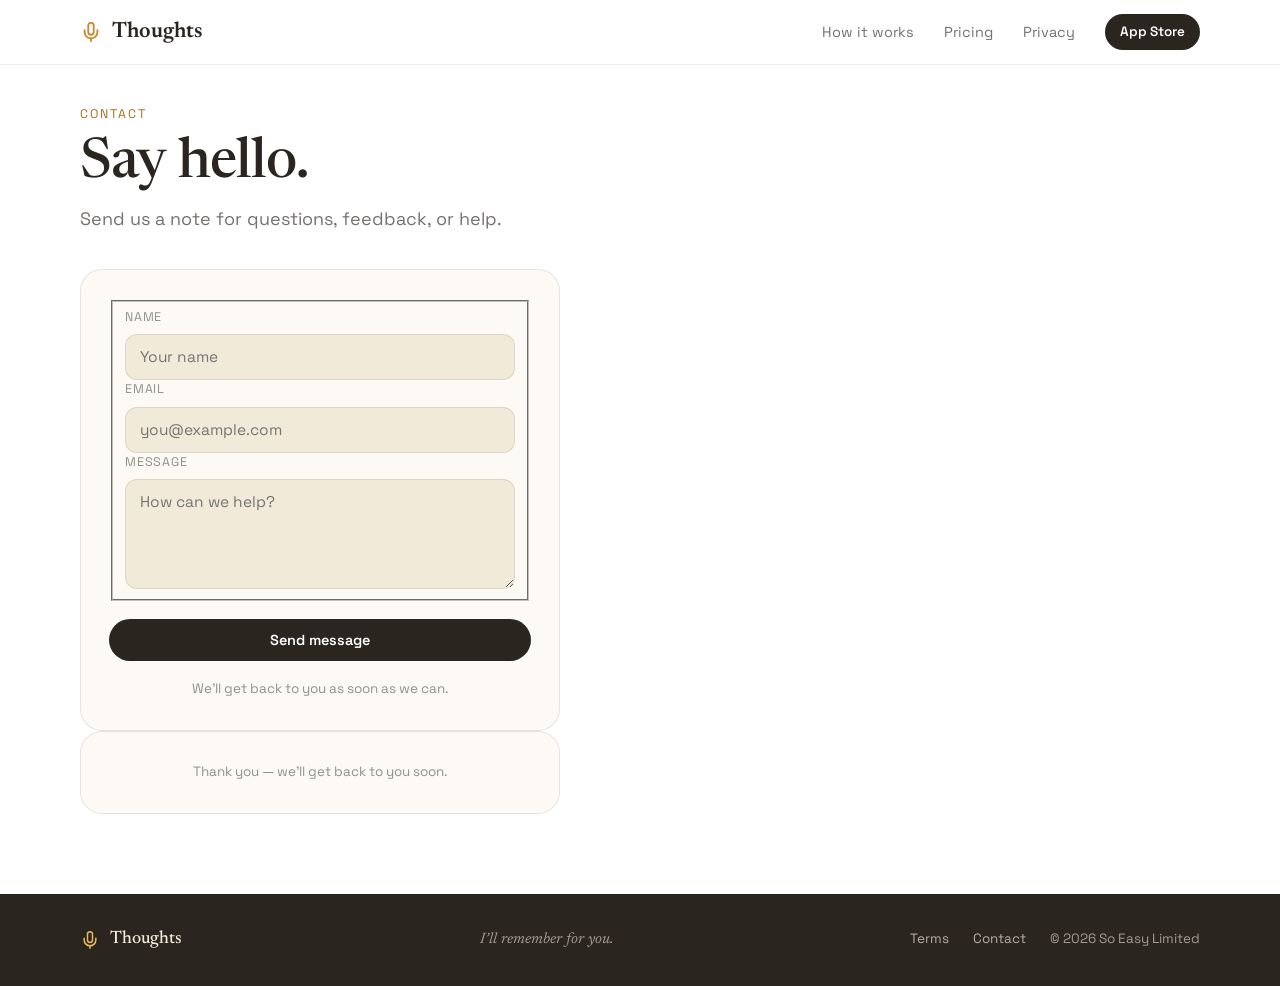
==== contact.html @ 83d30e12 "Thoughts website https://thoughts.help" ====
<!doctype html>
<html lang="en">
<head>
  <meta charset="utf-8">
  <meta name="viewport" content="width=device-width, initial-scale=1">
  <title>Contact — Thoughts</title>
  <meta name="description" content="Get in touch with the Thoughts team.">
  <meta property="og:title" content="Contact — Thoughts">
  <meta property="og:description" content="Get in touch with the Thoughts team.">
  <meta property="og:url" content="https://thoughts.help/contact.html">
  <meta name="theme-color" content="#ffffff">
  <link rel="icon" href="favicon.svg" type="image/svg+xml">
  <link rel="preconnect" href="https://fonts.googleapis.com">
  <link rel="preconnect" href="https://fonts.gstatic.com" crossorigin>
  <link rel="stylesheet" href="https://fonts.googleapis.com/css2?family=Space+Grotesk:wght@400;500;600;700&family=Newsreader:ital,opsz,wght@0,6..72,400;0,6..72,500;0,6..72,600;1,6..72,400;1,6..72,500&display=swap">
  <link rel="stylesheet" href="styles.css">
</head>
<body>

<svg width="0" height="0" style="position:absolute" aria-hidden="true">
  <symbol id="i-mic" viewBox="0 0 24 24"><path d="M12 2a3 3 0 0 0-3 3v7a3 3 0 0 0 6 0V5a3 3 0 0 0-3-3Z"/><path d="M19 10v2a7 7 0 0 1-14 0v-2"/><path d="M12 19v3"/></symbol>
  <symbol id="i-apple" viewBox="0 0 17 20"><path d="M13.9 10.6c0-2.6 2.1-3.8 2.2-3.9-1.2-1.8-3.1-2-3.7-2-1.6-.2-3.1.9-3.9.9-.8 0-2-.9-3.4-.9C3.4 4.8 1.8 5.8.9 7.4c-1.9 3.2-.5 8 1.3 10.6.9 1.3 1.9 2.7 3.3 2.7 1.3-.1 1.8-.9 3.4-.9s2 .9 3.4.8c1.4 0 2.3-1.3 3.2-2.6 1-1.5 1.4-2.9 1.4-3-.1 0-2.9-1.1-3-4.4ZM11.4 3c.7-.9 1.2-2.1 1.1-3.3-1 .1-2.3.7-3 1.6-.7.8-1.3 2-1.1 3.2 1.1.1 2.3-.6 3-1.5Z"/></symbol>
</svg>

<header class="nav">
  <div class="wrap">
    <a class="lockup" href="index.html" aria-label="Thoughts home">
      <svg><use href="#i-mic"/></svg>
      <b>Thoughts</b>
    </a>
    <nav class="links">
      <a href="index.html#how">How it works</a>
      <a href="pricing.html">Pricing</a>
      <a href="privacy.html">Privacy</a>
      <a class="pill" href="index.html#appstore"><span>App Store</span></a>
    </nav>
  </div>
</header>

<main class="page">
  <div class="wrap">
    <div class="page-head">
      <p class="kick">Contact</p>
      <h1>Say hello.</h1>
      <p class="lede">Send us a note for questions, feedback, or help.</p>
    </div>

    <form id="contact-form" class="contact-form" novalidate>
      <fieldset id="contact-fields">
        <div class="field">
          <label for="cname">Name</label>
          <input id="cname" name="name" type="text" placeholder="Your name" autocomplete="name" required>
        </div>
        <div class="field">
          <label for="cemail">Email</label>
          <input id="cemail" name="email" type="email" placeholder="you@example.com" autocomplete="email" required>
        </div>
        <div class="field">
          <label for="cmsg">Message</label>
          <textarea id="cmsg" name="message" placeholder="How can we help?" required></textarea>
        </div>
        <div class="hp-field" aria-hidden="true">
          <label for="cwebsite">Website</label>
          <input id="cwebsite" name="website" type="text" tabindex="-1" autocomplete="off">
        </div>
      </fieldset>
      <button type="submit" id="contact-submit" class="pill">Send message</button>
      <p class="meta" id="contact-status" aria-live="polite">We&rsquo;ll get back to you as soon as we can.</p>
    </form>
    <div id="contact-done" class="contact-form" hidden>
      <p class="meta">Thank you — we&rsquo;ll get back to you soon.</p>
    </div>
  </div>
</main>

<script>
(function(){
  var CONTACT_ENDPOINT = 'https://contact.soeasy.ltd/contact';
  var form = document.getElementById('contact-form');
  if(!form) return;
  var status = document.getElementById('contact-status');
  var submitBtn = document.getElementById('contact-submit');
  var fields = document.getElementById('contact-fields');
  var done = document.getElementById('contact-done');
  var defaultStatus = status.textContent;

  form.addEventListener('submit', function (e) {
    e.preventDefault();
    if(!form.checkValidity()){
      status.textContent = 'Please fill out all required fields.';
      return;
    }

    var data = {
      name: form.elements.name.value.trim(),
      email: form.elements.email.value.trim(),
      message: form.elements.message.value.trim(),
      website: form.elements.website.value,
    };

    fields.disabled = true;
    submitBtn.disabled = true;
    status.textContent = 'Sending…';

    fetch(CONTACT_ENDPOINT, {
      method: 'POST',
      headers: {'Content-Type': 'application/json'},
      body: JSON.stringify(data),
    }).then(function (res) {
      if(!res.ok) throw new Error('Request failed');
      form.hidden = true;
      done.hidden = false;
    }).catch(function () {
      status.textContent = 'Something went wrong. Please try again.';
      fields.disabled = false;
      submitBtn.disabled = false;
    });
  });
})();
</script>

<footer class="footer">
  <div class="wrap">
    <div class="lockup"><svg><use href="#i-mic"/></svg><b>Thoughts</b></div>
    <div class="ftag">I&rsquo;ll remember for you.</div>
    <div class="flinks">
      <a href="terms.html">Terms</a>
      <a href="contact.html">Contact</a>
      <span>&copy; 2026 So Easy Limited</span>
    </div>
  </div>
</footer>

</body>
</html>
---- styles.css ----
/* thoughts.help — white ground, Dusk & Ember accents (values from design/brand-kit). */
:root {
  --paper: #f2ead9;
  --paper2: #ede4d1;
  --card: #fdfaf6;
  --ink: #2b2520;
  --ink-65: rgba(43, 37, 32, 0.65);
  --ink-50: rgba(43, 37, 32, 0.5);
  --ink-42: rgba(43, 37, 32, 0.42);
  --hair: rgba(43, 37, 32, 0.1);
  --gold: #c88a2c;
  --gold2: #a86f22;
  --honey: #e8b85e;
  --moss: #94b48c;
  --moss2: #6f9367;
  --micink: #2a1e08;
  --mgrad: radial-gradient(circle at 40% 34%, #e8b85e, #c88a2c 72%);
  --serif: "Newsreader", ui-serif, "New York", Georgia, serif;
  --sans: "Space Grotesk", -apple-system, "Segoe UI", sans-serif;
  --max: 1120px;
  --nav-h: 64px;
  --ps: 0.87;          /* phone scale: 802px chassis × 0.87 ≈ 700px */
}

* { box-sizing: border-box; }
html { scroll-behavior: smooth; }
body { margin: 0; background: #fff; color: var(--ink); font-family: var(--sans); font-size: 16px; line-height: 1.55; -webkit-font-smoothing: antialiased; }
a { color: var(--gold2); text-decoration: none; }
a:hover { color: var(--ink); }
p { margin: 0; }
h1, h2 { font-family: var(--serif); font-weight: 500; margin: 0; }
svg { display: inline-block; fill: none; stroke: currentColor; stroke-width: 1.8; stroke-linecap: round; stroke-linejoin: round; }
button { font-family: inherit; cursor: pointer; }
.serif { font-family: var(--serif); }
.wrap { width: min(var(--max), calc(100% - 48px)); margin: 0 auto; }
.kick { font-size: 12.5px; letter-spacing: 0.16em; text-transform: uppercase; color: var(--gold2); }

/* Nav */
.nav { position: sticky; top: 0; z-index: 10; background: rgba(255, 255, 255, 0.88); backdrop-filter: blur(10px); -webkit-backdrop-filter: blur(10px); border-bottom: 1px solid rgba(43, 37, 32, 0.08); }
.nav .wrap { display: flex; align-items: center; justify-content: space-between; height: var(--nav-h); }
.lockup { display: inline-flex; align-items: center; gap: 10px; color: var(--ink); }
.lockup b { font-family: var(--serif); font-weight: 600; font-size: 22px; }
.nav .lockup svg { width: 22px; height: 22px; stroke: var(--gold); stroke-width: 2; fill: none; }
.links { display: flex; align-items: center; gap: 30px; font-size: 14.5px; }
.links a { color: var(--ink-65); }
.links a:hover { color: var(--ink); }
.pill { display: inline-flex; align-items: center; gap: 7px; background: var(--ink); color: #fff !important; border-radius: 999px; padding: 8px 15px; font-size: 13.5px; font-weight: 600; }
.pill svg { width: 12px; height: 14px; fill: #fff; stroke: none; }

/* Hero */
.hero { padding: 28px 0 40px; }
.hero-grid { display: grid; grid-template-columns: minmax(0, 1.1fr) auto; align-items: center; gap: 48px; }
.hero-copy { display: flex; flex-direction: column; gap: 20px; max-width: 600px; }
h1 { font-size: clamp(44px, 5.2vw, 70px); line-height: 1.02; letter-spacing: -0.015em; }
h1 em { font-style: normal; color: var(--gold2); }
.lede { font-size: 18px; line-height: 1.55; color: var(--ink-65); max-width: 470px; }
.cta { display: flex; align-items: center; gap: 22px; flex-wrap: wrap; margin-top: 4px; }
.badge { display: inline-flex; line-height: 0; }
.badge img { width: 150px; height: 50px; display: block; }
.badge svg { width: 24px; height: 28px; fill: #fff; stroke: none; }
.badge span { display: flex; flex-direction: column; line-height: 1.05; }
.badge small { font-size: 10.5px; opacity: 0.85; }
.badge strong { font-size: 21px; font-weight: 600; letter-spacing: -0.01em; }
.platforms { font-size: 13.5px; color: var(--ink-50); }
.tag { font-family: var(--serif); font-style: italic; font-size: 19px; color: var(--ink-50); margin-top: 8px; }

.reveal { opacity: 0; animation: fadeUp 0.9s cubic-bezier(.2,.7,.2,1) var(--d, 0s) forwards; }
@keyframes fadeUp { from { opacity: 0; transform: translateY(14px); } to { opacity: 1; transform: none; } }
@keyframes phoneIn { from { opacity: 0; transform: translateY(30px); } to { opacity: 1; transform: none; } }
@media (prefers-reduced-motion: reduce) { .reveal, .demo { animation: none !important; opacity: 1 !important; } }

/* Phone (authored at 402×802, scaled with zoom by --ps) */
.demo { display: flex; flex-direction: column; align-items: center; gap: 12px; animation: phoneIn 1.1s cubic-bezier(.2,.7,.2,1) 0.45s both; }
.phone { width: 402px; height: 802px; zoom: var(--ps); border-radius: 58px; background: #1c1b1a; padding: 10px; box-shadow: 0 0 0 2px #3a3836, 0 40px 80px -30px rgba(43, 37, 32, 0.5); }
.screen { position: relative; width: 382px; height: 782px; border-radius: 48px; overflow: hidden; background: var(--paper); font-size: 16px; }
.island { position: absolute; top: 14px; left: 50%; transform: translateX(-50%); width: 108px; height: 32px; border-radius: 18px; background: #000; z-index: 5; }
.appname { position: absolute; top: 92px; left: 32px; font-size: 13.5px; letter-spacing: 0.12em; text-transform: uppercase; color: var(--ink-50); }

.slot { position: absolute; top: 134px; left: 0; right: 0; height: 290px; padding: 0 32px; display: flex; flex-direction: column; justify-content: flex-start; }
.slot .card { display: none; flex-direction: column; gap: 12px; animation: cardin .5s ease both; }
.slot .card.on { display: flex; }
@keyframes cardin { from { transform: translateY(10px); opacity: 0; } to { transform: none; opacity: 1; } }
.slot .home { text-align: center; align-items: center; gap: 10px; }
.slot .big { font-size: 26px; font-weight: 500; line-height: 1.2; }
.slot .sub { font-size: 13px; color: var(--ink-50); }
.slot .label { font-size: 12px; letter-spacing: 0.12em; text-transform: uppercase; color: var(--ink-50); }
.slot .heard { font-size: 23px; line-height: 1.3; }
.caret { display: inline-block; width: 2px; height: 1em; background: var(--gold); margin-left: 3px; vertical-align: -0.15em; animation: blink 1s step-end infinite; }
@keyframes blink { 0%, 100% { opacity: 1; } 50% { opacity: 0; } }
.well { background: var(--paper2); border: 1px solid rgba(200, 138, 44, 0.4); border-radius: 14px; padding: 14px 16px; min-height: 52px; font-size: 16px; line-height: 1.4; }
.slot .q { font-style: italic; font-size: 15px; color: var(--ink-50); }
.slot .ans { font-size: 26px; line-height: 1.25; }
.slot .row { display: flex; align-items: center; gap: 16px; margin-top: 4px; }
.share { width: 32px; height: 32px; border-radius: 9px; background: rgba(200, 138, 44, 0.12); display: inline-flex; align-items: center; justify-content: center; color: var(--gold2); }
.share svg { width: 15px; height: 15px; }
.chip { background: rgba(200, 138, 44, 0.16); color: var(--gold2); font-weight: 600; font-size: 14px; padding: 9px 18px; border-radius: 999px; }
.src { font-size: 15px; font-weight: 600; color: var(--gold2); display: inline-flex; align-items: center; gap: 3px; }
.src svg { width: 14px; height: 14px; stroke-width: 2.2; }
.slot .meta { font-size: 12.5px; color: var(--ink-42); display: inline-flex; align-items: center; gap: 6px; }
.slot .meta svg { width: 13px; height: 13px; stroke-width: 2; }
.saved { display: flex; align-items: center; gap: 10px; font-size: 15px; font-weight: 600; color: var(--gold2); }
.tick { width: 22px; height: 22px; border-radius: 50%; background: var(--gold); display: inline-flex; align-items: center; justify-content: center; }
.tick svg { width: 12px; height: 12px; stroke: #fff; stroke-width: 3; }
.list { display: flex; flex-direction: column; }
.item { display: flex; align-items: center; gap: 8px; font-size: 15px; padding: 7px 2px; border-bottom: 1px solid rgba(43, 37, 32, 0.1); }
.item b { font-size: 11px; color: var(--gold2); font-weight: 600; }

.tagline { position: absolute; top: 300px; left: 0; right: 0; text-align: center; font-style: italic; font-size: 22px; color: var(--ink-50); display: none; }
.tagline.on { display: block; }
.mic { position: absolute; top: 445px; left: 116px; width: 150px; height: 150px; border: 0; background: transparent; padding: 0; display: flex; align-items: center; justify-content: center; }
.ring { position: absolute; border-radius: 50%; }
.r1 { inset: 0; background: rgba(200, 138, 44, 0.16); animation: softpulse 3.6s ease-in-out infinite; }
.r2 { inset: 14px; background: rgba(200, 138, 44, 0.3); animation: softpulse2 3.6s ease-in-out infinite; }
.r3 { inset: -60px; border: 1px solid rgba(200, 138, 44, 0.22); background: radial-gradient(circle, rgba(200, 138, 44, 0.25), transparent 60%); display: none; }
.phone[data-phase="listening"] .r3 { display: block; animation: softpulse 2.4s ease-in-out infinite; }
.phone[data-phase="listening"] .core { background: transparent; box-shadow: 0 0 0 1px rgba(200, 138, 44, 0.3); }
.listening { position: absolute; top: 618px; left: 0; right: 0; justify-content: center; text-align: center; font-style: italic; font-size: 22px; color: var(--ink); display: none; }
.rec-actions { position: absolute; top: 680px; left: 0; right: 0; display: none; justify-content: center; gap: 30px; }
.rec-actions span { width: 54px; height: 54px; border-radius: 50%; display: inline-flex; align-items: center; justify-content: center; }
.rec-actions .x { background: var(--card); color: var(--ink); }
.rec-actions .ok { background: var(--gold); color: #fff; box-shadow: 0 8px 20px rgba(200, 138, 44, 0.35); }
.rec-actions svg { width: 22px; height: 22px; stroke-width: 2.4; }
.phone[data-phase="listening"] .listening, .phone[data-phase="listening"] .rec-actions { display: flex; }
.phone[data-phase="listening"] .type, .phone[data-phase="listening"] .bottom, .phone[data-phase="listening"] .appname { display: none; }
@keyframes softpulse { 0%, 100% { transform: scale(1); opacity: .45; } 50% { transform: scale(1.16); opacity: .85; } }
@keyframes softpulse2 { 0%, 100% { transform: scale(1.06); opacity: .3; } 50% { transform: scale(1.28); opacity: .6; } }
.core { position: relative; width: 92px; height: 92px; border-radius: 50%; background: var(--mgrad); box-shadow: 0 10px 30px rgba(200, 138, 44, 0.35); display: flex; align-items: center; justify-content: center; }
.core .glyph { width: 38px; height: 38px; stroke: var(--micink); }
.eq { display: none; align-items: center; gap: 4px; height: 30px; }
.eq i { width: 5px; border-radius: 3px; background: var(--gold); animation: eq .7s ease-in-out infinite; }
.eq { gap: 5px; height: 40px; }
.eq i:nth-child(1) { height: 12px; } .eq i:nth-child(2) { height: 22px; animation-delay: .1s; } .eq i:nth-child(3) { height: 40px; animation-delay: .2s; } .eq i:nth-child(4) { height: 28px; animation-delay: .3s; } .eq i:nth-child(5) { height: 36px; animation-delay: .4s; } .eq i:nth-child(6) { height: 18px; animation-delay: .5s; } .eq i:nth-child(7) { height: 10px; animation-delay: .6s; }
@keyframes eq { 0%, 100% { transform: scaleY(.4); } 50% { transform: scaleY(1); } }
.phone[data-phase="listening"] .eq { display: flex; }
.phone[data-phase="listening"] .glyph { display: none; }

.type { position: absolute; top: 622px; left: 0; right: 0; margin: 0 auto; width: 180px; height: 44px; border: 0; background: transparent; display: flex; align-items: center; justify-content: center; gap: 8px; font-size: 14px; color: var(--ink-50); }
.type svg { width: 18px; height: 18px; }
.bottom { position: absolute; bottom: 34px; left: 0; right: 0; display: flex; flex-direction: column; align-items: center; gap: 2px; font-size: 13px; letter-spacing: 0.02em; color: var(--ink-42); }
.bottom svg { width: 16px; height: 16px; stroke-width: 2; }

.banner { position: absolute; left: 0; right: 0; display: none; justify-content: center; pointer-events: none; z-index: 8; animation: nudge 1.6s ease-in-out infinite; }
.banner.on { display: flex; }
.banner span { position: relative; background: var(--ink); color: #fff; font-size: 13px; font-weight: 600; padding: 9px 16px; border-radius: 999px; box-shadow: 0 8px 24px rgba(43, 37, 32, 0.3); }
.banner span::after { content: ""; position: absolute; left: 50%; width: 12px; height: 12px; background: var(--ink); transform: translateX(-50%) rotate(45deg); border-radius: 2px; }
.over-mic { top: 397px; }
.over-mic span::after { bottom: -5px; }
.over-type { top: 672px; }
.over-type span::after { top: -5px; }
@keyframes nudge { 0%, 100% { transform: translateY(0); } 50% { transform: translateY(-5px); } }

.dots { display: flex; gap: 8px; }
.dots i { width: 8px; height: 8px; border-radius: 50%; background: rgba(43, 37, 32, 0.15); transition: background .3s; }
.dots i.on { background: var(--gold); }

/* How it works */
.how { padding: 40px 0 64px; }
.sec-head { display: flex; flex-direction: column; gap: 10px; max-width: 640px; margin-bottom: 32px; }
h2 { font-size: clamp(30px, 3vw, 40px); line-height: 1.15; }
.three { display: grid; grid-template-columns: repeat(3, minmax(0, 1fr)); gap: 20px; }
.three .card { background: var(--paper); border-radius: 18px; padding: 28px; display: flex; flex-direction: column; gap: 12px; }
.three .kick { font-size: 11.5px; }
.said { font-size: 22px; line-height: 1.3; }
.three p:last-child { font-size: 15px; line-height: 1.55; color: var(--ink-65); }
.devices { display: grid; grid-template-columns: repeat(3, minmax(0, 1fr)); gap: 20px; border-top: 1px solid rgba(43, 37, 32, 0.08); margin-top: 36px; padding-top: 36px; }
.dev { display: flex; align-items: center; gap: 16px; }
.dev svg { width: 36px; height: 36px; stroke-width: 1.5; flex: none; }
.dev b { display: block; font-size: 16px; font-weight: 600; }
.dev span { font-size: 14px; color: var(--ink-50); }

/* FAQ */
.faq { padding: 16px 0 80px; }
.qa { max-width: 760px; border-top: 1px solid var(--hair); }
.qa details { border-bottom: 1px solid var(--hair); }
.qa summary { list-style: none; cursor: pointer; display: flex; align-items: center; justify-content: space-between; gap: 16px; padding: 20px 0; font-size: 18px; font-weight: 600; }
.qa summary::-webkit-details-marker { display: none; }
.qa summary svg { width: 18px; height: 18px; stroke: var(--gold2); stroke-width: 2; flex: none; transition: transform .2s ease; }
.qa details[open] summary svg { transform: rotate(45deg); }
.qa p { font-size: 15.5px; line-height: 1.6; color: var(--ink-65); padding: 0 0 22px; max-width: 640px; }

/* Footer */
.footer { background: var(--ink); color: rgba(242, 234, 217, 0.6); padding: 32px 0; }
.footer .wrap { display: flex; align-items: center; justify-content: space-between; gap: 20px; flex-wrap: wrap; }
.footer .lockup { color: var(--paper); }
.footer .lockup svg { width: 20px; height: 20px; stroke: var(--honey); }
.footer .lockup b { font-size: 18px; font-weight: 500; }
.ftag { font-family: var(--serif); font-style: italic; font-size: 15px; }
.flinks { display: flex; gap: 24px; font-size: 13.5px; }
.flinks a { color: rgba(242, 234, 217, 0.7); }
.flinks a:hover { color: #fff; }

/* Responsive */
@media (max-height: 860px) and (min-width: 900px) { :root { --ps: 0.72; } .hero { padding-top: 18px; } }
@media (max-width: 1100px) { :root { --ps: 0.72; } .hero-grid { gap: 28px; } }
@media (max-width: 900px) {
  .hero { padding: 24px 0 32px; }
  .hero-grid { grid-template-columns: 1fr; justify-items: center; text-align: center; gap: 36px; }
  .hero-copy { align-items: center; max-width: 560px; }
  .cta { justify-content: center; }
  .lede { max-width: 520px; }
  :root { --ps: 0.78; }
  .links a:not(.pill) { display: none; }
  .three, .devices { grid-template-columns: 1fr; }
  .footer .wrap { flex-direction: column; align-items: flex-start; gap: 12px; }
}
@media (max-width: 480px) {
  :root { --ps: 0.62; }
  .wrap { width: calc(100% - 32px); }
  h1 { font-size: 42px; }
  .lede { font-size: 16.5px; }
  .three .card { padding: 22px; }
  .flinks { flex-wrap: wrap; gap: 14px; }
}

/* ---------- Sub-pages (pricing / privacy / terms) ---------- */
.page { padding: 40px 0 80px; }
.page-head { display: flex; flex-direction: column; gap: 12px; max-width: 720px; margin-bottom: 36px; }
.page-head h1 { font-size: clamp(38px, 4.4vw, 56px); }
.page-head .lede { max-width: 560px; }
.meta { font-size: 13.5px; color: var(--ink-50); }

/* Pricing */
.plans { display: grid; grid-template-columns: repeat(2, minmax(0, 1fr)); gap: 20px; max-width: 760px; }
.plan { position: relative; background: var(--paper); border-radius: 22px; padding: 30px 28px 28px; display: flex; flex-direction: column; gap: 14px; }
.plan.best { background: var(--ink); color: var(--paper); }
.plan .kick { font-size: 11.5px; }
.plan.best .kick { color: var(--honey); }
.plan .price { font-family: var(--serif); font-size: 54px; line-height: 1; letter-spacing: -0.02em; font-weight: 500; }
.plan .price small { font-family: var(--sans); font-size: 15px; letter-spacing: 0; color: var(--ink-50); margin-left: 6px; }
.plan.best .price small { color: rgba(242, 234, 217, 0.6); }
.plan .note { font-size: 14.5px; line-height: 1.5; color: var(--ink-65); }
.plan.best .note { color: rgba(242, 234, 217, 0.72); }
.save { position: absolute; top: 22px; right: 22px; background: var(--gold); color: var(--micink); font-size: 12px; font-weight: 700; letter-spacing: 0.06em; text-transform: uppercase; padding: 6px 11px; border-radius: 999px; }
.plan .badge { margin-top: 8px; }
.latte { font-family: var(--serif); font-style: italic; font-size: clamp(22px, 2.6vw, 30px); color: var(--ink-65); margin: 40px 0 8px; max-width: 640px; line-height: 1.3; }
.includes { display: grid; grid-template-columns: repeat(3, minmax(0, 1fr)); gap: 18px; margin: 36px 0 0; max-width: 960px; }
.inc { display: flex; gap: 12px; align-items: flex-start; }
.inc svg { width: 22px; height: 22px; stroke: var(--gold2); stroke-width: 2.2; flex: none; margin-top: 2px; }
.inc b { display: block; font-size: 15.5px; font-weight: 600; }
.inc span { font-size: 14px; color: var(--ink-50); line-height: 1.5; }
.fine { max-width: 720px; margin-top: 40px; padding-top: 24px; border-top: 1px solid var(--hair); font-size: 13.5px; line-height: 1.6; color: var(--ink-50); display: flex; flex-direction: column; gap: 8px; }
.page .qa { margin-top: 48px; }

/* Contact form */
.contact-form { max-width: 480px; background: var(--card); border: 1px solid var(--hair); border-radius: 22px; padding: 30px 28px; display: flex; flex-direction: column; gap: 18px; }
.field { display: flex; flex-direction: column; gap: 7px; }
.field label { font-size: 12.5px; letter-spacing: 0.06em; text-transform: uppercase; color: var(--ink-50); }
.field input, .field textarea { font-family: var(--sans); font-size: 15.5px; color: var(--ink); background: var(--paper); border: 1px solid var(--hair); border-radius: 12px; padding: 12px 14px; }
.field input:focus, .field textarea:focus { outline: 2px solid var(--gold); outline-offset: 1px; }
.field textarea { resize: vertical; min-height: 110px; }
.hp-field { position: absolute; left: -9999px; width: 1px; height: 1px; overflow: hidden; }
.contact-form .pill { border: 0; text-align: center; justify-content: center; font-size: 14.5px; padding: 12px 18px; }
.contact-form .meta { text-align: center; }

/* Legal prose */
.legal { display: grid; grid-template-columns: 220px minmax(0, 1fr); gap: 56px; align-items: start; }
.toc { position: sticky; top: calc(var(--nav-h) + 24px); display: flex; flex-direction: column; gap: 8px; font-size: 13.5px; }
.toc .kick { margin-bottom: 6px; }
.toc a { color: var(--ink-50); line-height: 1.35; }
.toc a:hover { color: var(--ink); }
.prose { max-width: 720px; font-size: 16px; line-height: 1.65; }
.prose h2 { font-size: 26px; margin: 44px 0 12px; scroll-margin-top: calc(var(--nav-h) + 20px); }
.prose h2:first-child { margin-top: 0; }
.prose h3 { font-family: var(--sans); font-size: 16px; font-weight: 600; margin: 24px 0 6px; }
.prose p { margin: 0 0 14px; color: var(--ink); }
.prose p.soft, .prose li.soft { color: var(--ink-65); }
.prose ul, .prose ol { margin: 0 0 14px; padding-left: 22px; }
.prose li { margin: 0 0 6px; }
.prose li::marker { color: var(--gold2); }
.prose .summary { background: var(--paper); border-radius: 18px; padding: 22px 26px; margin: 0 0 8px; }
.prose .summary p { margin: 0 0 6px; }
.prose .summary ul { margin: 8px 0 0; }
.prose .summary li { margin-bottom: 4px; }
.prose .callout { border-left: 3px solid var(--gold); padding: 4px 0 4px 18px; margin: 18px 0; color: var(--ink-65); font-size: 15px; }
.prose table { width: 100%; border-collapse: collapse; font-size: 14.5px; margin: 6px 0 20px; }
.prose th, .prose td { text-align: left; vertical-align: top; padding: 10px 12px 10px 0; border-bottom: 1px solid var(--hair); }
.prose th { font-size: 12px; letter-spacing: 0.12em; text-transform: uppercase; color: var(--ink-50); font-weight: 600; }
.prose td b { font-weight: 600; }
.tbl { overflow-x: auto; }
.prose code { font-family: ui-monospace, SFMono-Regular, Menlo, monospace; font-size: 0.92em; background: var(--paper2); padding: 1px 6px; border-radius: 6px; }

@media (max-width: 900px) {
  .legal { grid-template-columns: 1fr; gap: 24px; }
  .toc { position: static; flex-direction: row; flex-wrap: wrap; gap: 6px 16px; padding-bottom: 16px; border-bottom: 1px solid var(--hair); }
  .toc .kick { width: 100%; }
  .includes { grid-template-columns: 1fr 1fr; }
}
@media (max-width: 600px) {
  .plans, .includes { grid-template-columns: 1fr; }
  .plan .price { font-size: 46px; }
}
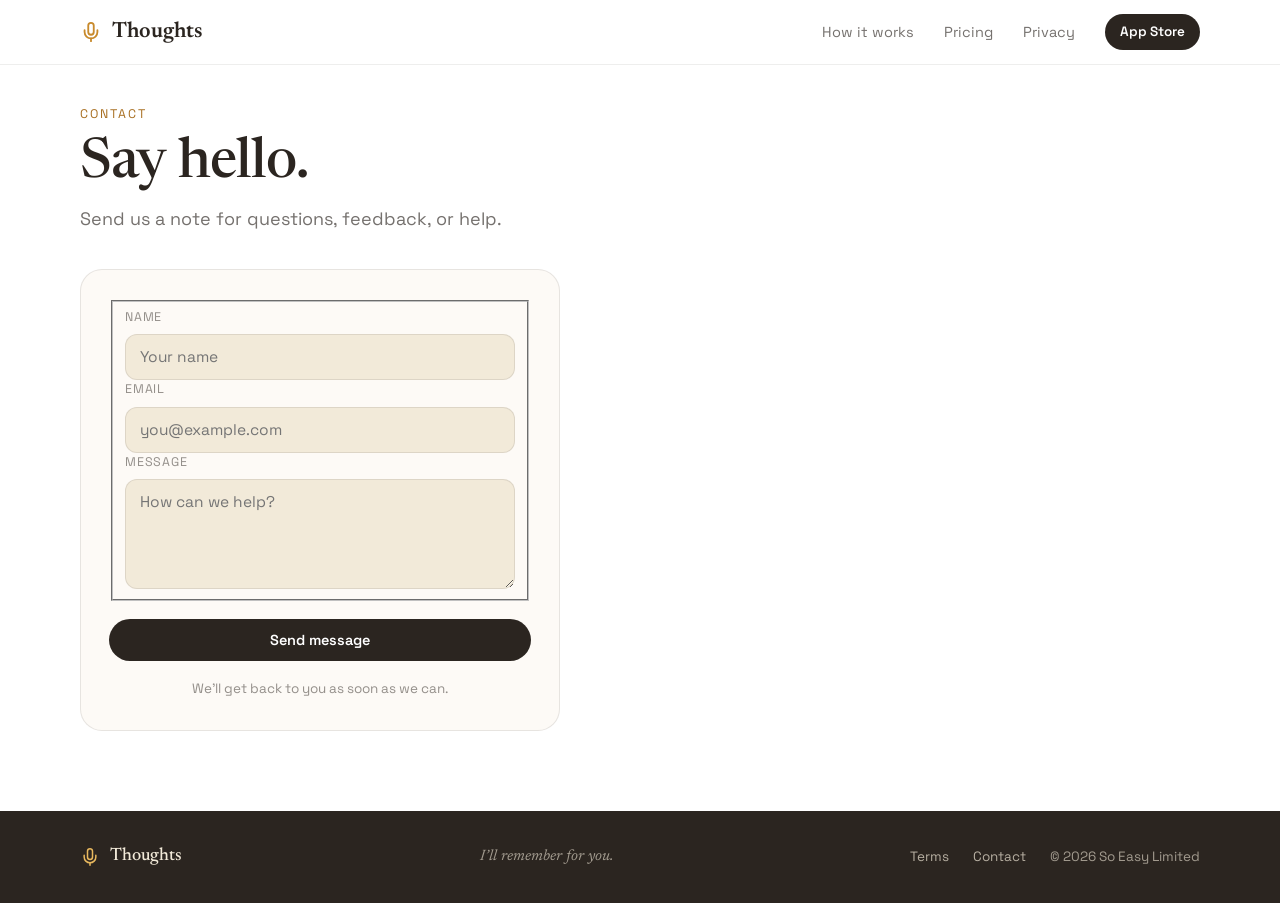
==== commit 646e7774: "Bug fix: Thank you always showed" ====
--- a/contact.html
+++ b/contact.html
@@ -67,8 +67,9 @@
       <button type="submit" id="contact-submit" class="pill">Send message</button>
       <p class="meta" id="contact-status" aria-live="polite">We&rsquo;ll get back to you as soon as we can.</p>
     </form>
-    <div id="contact-done" class="contact-form" hidden>
-      <p class="meta">Thank you — we&rsquo;ll get back to you soon.</p>
+    <div id="contact-done" class="contact-done" role="status" hidden>
+      <svg class="contact-done-mark" viewBox="0 0 24 24" aria-hidden="true"><path d="M20 6 9 17l-5-5"/></svg>
+      <p>Thank you — we&rsquo;ll get back to you soon.</p>
     </div>
   </div>
 </main>
--- a/styles.css
+++ b/styles.css
@@ -251,6 +251,10 @@
 .hp-field { position: absolute; left: -9999px; width: 1px; height: 1px; overflow: hidden; }
 .contact-form .pill { border: 0; text-align: center; justify-content: center; font-size: 14.5px; padding: 12px 18px; }
 .contact-form .meta { text-align: center; }
+.contact-done { max-width: 480px; margin-top: 20px; display: flex; align-items: center; gap: 12px; background: var(--ink); color: var(--paper); border-radius: 22px; padding: 22px 26px; font-size: 16px; line-height: 1.5; }
+.contact-done p { margin: 0; }
+.contact-done-mark { flex: none; width: 22px; height: 22px; fill: none; stroke: var(--gold); stroke-width: 2.4; stroke-linecap: round; stroke-linejoin: round; }
+[hidden] { display: none !important; }
 
 /* Legal prose */
 .legal { display: grid; grid-template-columns: 220px minmax(0, 1fr); gap: 56px; align-items: start; }
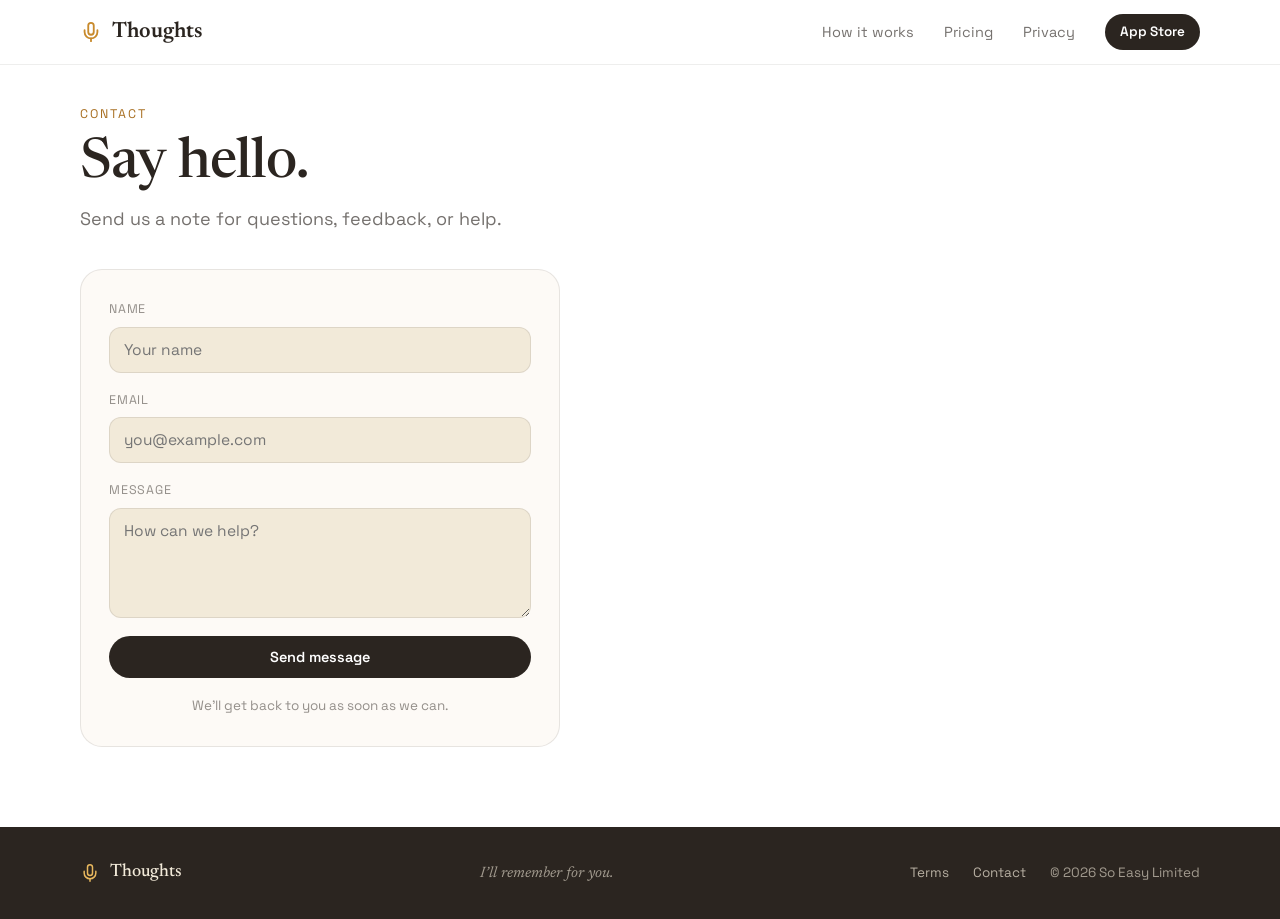
==== commit 5e53ffb1: "Contact form styling" ====
--- a/contact.html
+++ b/contact.html
@@ -68,7 +68,7 @@
       <p class="meta" id="contact-status" aria-live="polite">We&rsquo;ll get back to you as soon as we can.</p>
     </form>
     <div id="contact-done" class="contact-done" role="status" hidden>
-      <svg class="contact-done-mark" viewBox="0 0 24 24" aria-hidden="true"><path d="M20 6 9 17l-5-5"/></svg>
+      <svg class="contact-done-mark" width="22" height="22" viewBox="0 0 24 24" fill="none" stroke="currentColor" stroke-width="2.4" stroke-linecap="round" stroke-linejoin="round" aria-hidden="true"><path d="M20 6 9 17l-5-5"/></svg>
       <p>Thank you — we&rsquo;ll get back to you soon.</p>
     </div>
   </div>
--- a/styles.css
+++ b/styles.css
@@ -243,9 +243,10 @@
 
 /* Contact form */
 .contact-form { max-width: 480px; background: var(--card); border: 1px solid var(--hair); border-radius: 22px; padding: 30px 28px; display: flex; flex-direction: column; gap: 18px; }
+#contact-fields { border: 0; margin: 0; padding: 0; min-width: 0; display: flex; flex-direction: column; gap: 18px; }
 .field { display: flex; flex-direction: column; gap: 7px; }
 .field label { font-size: 12.5px; letter-spacing: 0.06em; text-transform: uppercase; color: var(--ink-50); }
-.field input, .field textarea { font-family: var(--sans); font-size: 15.5px; color: var(--ink); background: var(--paper); border: 1px solid var(--hair); border-radius: 12px; padding: 12px 14px; }
+.field input, .field textarea { width: 100%; box-sizing: border-box; font-family: var(--sans); font-size: 15.5px; color: var(--ink); background: var(--paper); border: 1px solid var(--hair); border-radius: 12px; padding: 12px 14px; }
 .field input:focus, .field textarea:focus { outline: 2px solid var(--gold); outline-offset: 1px; }
 .field textarea { resize: vertical; min-height: 110px; }
 .hp-field { position: absolute; left: -9999px; width: 1px; height: 1px; overflow: hidden; }
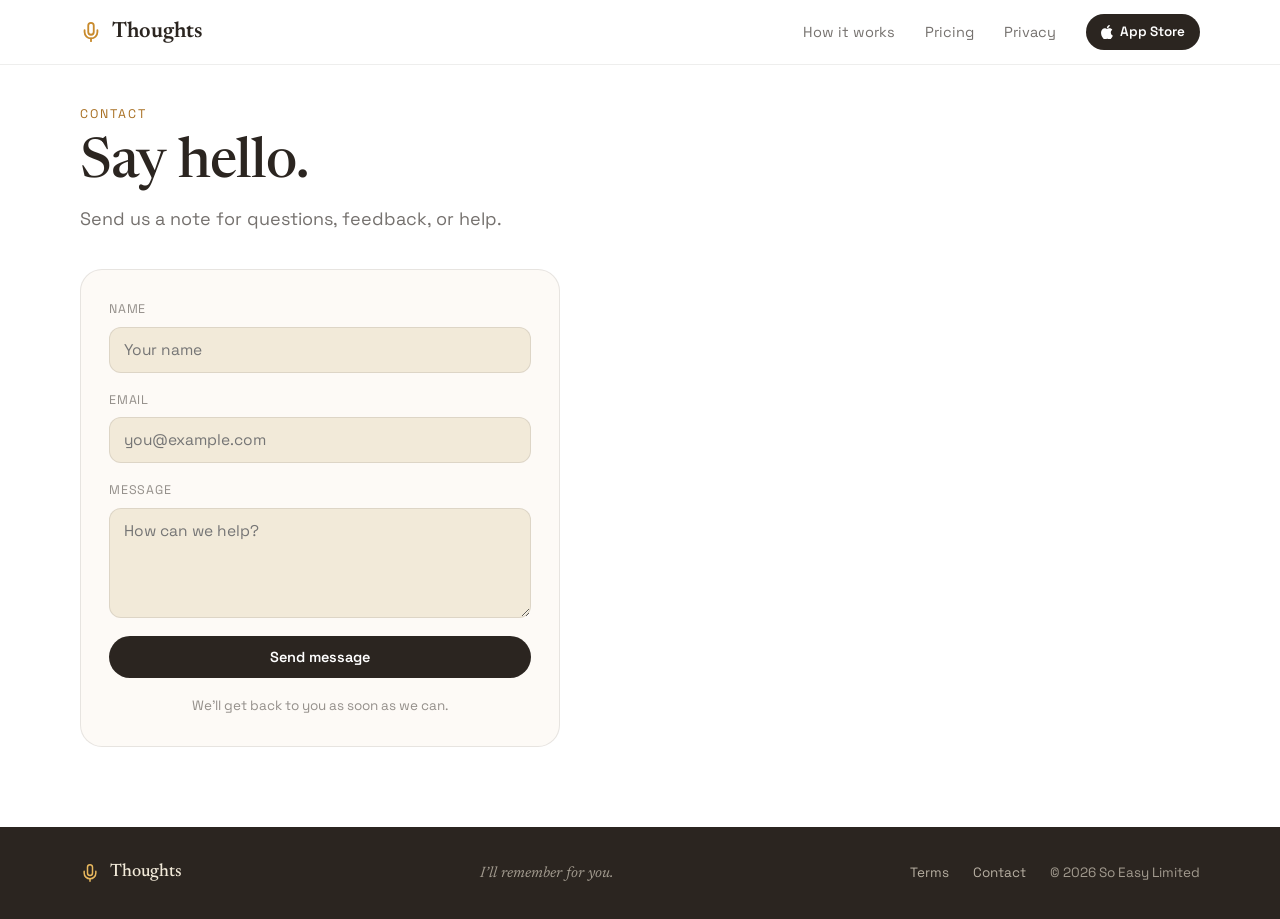
==== commit 6970beff: "App Store link!; Apple logo in header; #top scrolls all the way up" ====
--- a/contact.html
+++ b/contact.html
@@ -14,6 +14,7 @@
   <link rel="preconnect" href="https://fonts.gstatic.com" crossorigin>
   <link rel="stylesheet" href="https://fonts.googleapis.com/css2?family=Space+Grotesk:wght@400;500;600;700&family=Newsreader:ital,opsz,wght@0,6..72,400;0,6..72,500;0,6..72,600;1,6..72,400;1,6..72,500&display=swap">
   <link rel="stylesheet" href="styles.css">
+  <script src="analytics.js" defer></script>
 </head>
 <body>
 
@@ -32,7 +33,7 @@
       <a href="index.html#how">How it works</a>
       <a href="pricing.html">Pricing</a>
       <a href="privacy.html">Privacy</a>
-      <a class="pill" href="index.html#appstore"><span>App Store</span></a>
+      <a class="pill" href="https://apps.apple.com/us/app/thoughts-easy-voice-memory/id6809778958"><svg><use href="#i-apple"/></svg><span>App Store</span></a>
     </nav>
   </div>
 </header>
@@ -69,7 +70,7 @@
     </form>
     <div id="contact-done" class="contact-done" role="status" hidden>
       <svg class="contact-done-mark" width="22" height="22" viewBox="0 0 24 24" fill="none" stroke="currentColor" stroke-width="2.4" stroke-linecap="round" stroke-linejoin="round" aria-hidden="true"><path d="M20 6 9 17l-5-5"/></svg>
-      <p>Thank you — we&rsquo;ll get back to you soon.</p>
+      <p>Thank you. We&rsquo;ll get back to you soon.</p>
     </div>
   </div>
 </main>
@@ -109,9 +110,13 @@
       body: JSON.stringify(data),
     }).then(function (res) {
       if(!res.ok) throw new Error('Request failed');
+      var box = form.parentNode;
+      box.style.minHeight = box.offsetHeight + 'px';
       form.hidden = true;
       done.hidden = false;
+      if(window.thoughtsTrack) thoughtsTrack('contact_sent');
     }).catch(function () {
+      if(window.thoughtsTrack) thoughtsTrack('contact_failed');
       status.textContent = 'Something went wrong. Please try again.';
       fields.disabled = false;
       submitBtn.disabled = false;
--- a/styles.css
+++ b/styles.css
@@ -71,9 +71,10 @@
 
 /* Phone (authored at 402×802, scaled with zoom by --ps) */
 .demo { display: flex; flex-direction: column; align-items: center; gap: 12px; animation: phoneIn 1.1s cubic-bezier(.2,.7,.2,1) 0.45s both; }
-.phone { width: 402px; height: 802px; zoom: var(--ps); border-radius: 58px; background: #1c1b1a; padding: 10px; box-shadow: 0 0 0 2px #3a3836, 0 40px 80px -30px rgba(43, 37, 32, 0.5); }
-.screen { position: relative; width: 382px; height: 782px; border-radius: 48px; overflow: hidden; background: var(--paper); font-size: 16px; }
-.island { position: absolute; top: 14px; left: 50%; transform: translateX(-50%); width: 108px; height: 32px; border-radius: 18px; background: #000; z-index: 5; }
+.phone { position: relative; width: 402px; height: 802px; zoom: var(--ps); border-radius: 58px; background: #1c1b1a; padding: 10px; box-shadow: 0 0 0 2px #3a3836, 0 40px 80px -30px rgba(43, 37, 32, 0.5); }
+.screen { position: absolute; top: 10px; left: 10px; opacity: 0; transition: opacity 1.2s ease; width: 382px; height: 782px; border-radius: 48px; overflow: hidden; background: var(--paper); font-size: 16px; }
+.screen.on { opacity: 1; z-index: 1; }
+.island { position: absolute; top: 24px; left: 50%; transform: translateX(-50%); width: 108px; height: 32px; border-radius: 18px; background: #000; z-index: 5; }
 .appname { position: absolute; top: 92px; left: 32px; font-size: 13.5px; letter-spacing: 0.12em; text-transform: uppercase; color: var(--ink-50); }
 
 .slot { position: absolute; top: 134px; left: 0; right: 0; height: 290px; padding: 0 32px; display: flex; flex-direction: column; justify-content: flex-start; }
@@ -91,8 +92,8 @@
 .slot .q { font-style: italic; font-size: 15px; color: var(--ink-50); }
 .slot .ans { font-size: 26px; line-height: 1.25; }
 .slot .row { display: flex; align-items: center; gap: 16px; margin-top: 4px; }
-.share { width: 32px; height: 32px; border-radius: 9px; background: rgba(200, 138, 44, 0.12); display: inline-flex; align-items: center; justify-content: center; color: var(--gold2); }
-.share svg { width: 15px; height: 15px; }
+.share { display: inline-flex; color: var(--ink-50); }
+.share svg { width: 20px; height: 20px; }
 .chip { background: rgba(200, 138, 44, 0.16); color: var(--gold2); font-weight: 600; font-size: 14px; padding: 9px 18px; border-radius: 999px; }
 .src { font-size: 15px; font-weight: 600; color: var(--gold2); display: inline-flex; align-items: center; gap: 3px; }
 .src svg { width: 14px; height: 14px; stroke-width: 2.2; }
@@ -105,8 +106,7 @@
 .item { display: flex; align-items: center; gap: 8px; font-size: 15px; padding: 7px 2px; border-bottom: 1px solid rgba(43, 37, 32, 0.1); }
 .item b { font-size: 11px; color: var(--gold2); font-weight: 600; }
 
-.tagline { position: absolute; top: 300px; left: 0; right: 0; text-align: center; font-style: italic; font-size: 22px; color: var(--ink-50); display: none; }
-.tagline.on { display: block; }
+.tagline { position: absolute; top: 268px; left: 0; right: 0; text-align: center; font-style: italic; font-size: 22px; color: var(--ink-50); }
 .mic { position: absolute; top: 445px; left: 116px; width: 150px; height: 150px; border: 0; background: transparent; padding: 0; display: flex; align-items: center; justify-content: center; }
 .ring { position: absolute; border-radius: 50%; }
 .r1 { inset: 0; background: rgba(200, 138, 44, 0.16); animation: softpulse 3.6s ease-in-out infinite; }
@@ -150,8 +150,57 @@
 @keyframes nudge { 0%, 100% { transform: translateY(0); } 50% { transform: translateY(-5px); } }
 
 .dots { display: flex; gap: 8px; }
-.dots i { width: 8px; height: 8px; border-radius: 50%; background: rgba(43, 37, 32, 0.15); transition: background .3s; }
+.dots i { cursor: pointer; width: 8px; height: 8px; border-radius: 50%; background: rgba(43, 37, 32, 0.15); transition: background .3s; }
 .dots i.on { background: var(--gold); }
+
+/* Carousel slide: multi capture */
+.multi .slot { top: 126px; }
+.multi .slot .card { gap: 10px; }
+.multi .slot .ans { font-size: 21px; }
+.multi .mic { top: 462px; }
+.did { display: flex; align-items: center; gap: 12px; background: rgba(200, 138, 44, 0.09); border-radius: 14px; padding: 9px 12px; font-size: 15px; line-height: 1.3; }
+.did small { display: block; font-size: 10.5px; letter-spacing: 0.1em; text-transform: uppercase; color: var(--ink-50); }
+.did .ico { flex: none; width: 30px; height: 30px; border-radius: 8px; background: rgba(200, 138, 44, 0.14); color: var(--gold); display: inline-flex; align-items: center; justify-content: center; }
+.did .ico svg { width: 16px; height: 16px; }
+.chip.when { display: inline-flex; align-items: center; gap: 8px; padding: 8px 14px; }
+.chip.when svg { width: 15px; height: 15px; }
+.change { font-size: 14px; color: var(--ink-50); text-decoration: underline; }
+
+/* Carousel slide: home (mic sits higher, under the tagline) */
+.home .mic { top: 332px; }
+.home .type { top: 536px; }
+.dark .tagline { font-family: ui-serif, "New York", Georgia, serif; }
+
+/* Carousel slide: list */
+.lhead { position: absolute; top: 84px; left: 20px; right: 22px; display: flex; align-items: center; gap: 14px; color: var(--ink-50); }
+.lhead svg { width: 22px; height: 22px; flex: none; }
+.lhead svg:first-child { color: var(--ink); stroke-width: 2.2; }
+.lhead span { flex: 1; font-size: 25px; color: var(--ink); line-height: 1.1; }
+.checks { position: absolute; top: 140px; left: 22px; right: 22px; font-size: 16px; }
+.checks div { display: flex; align-items: center; gap: 14px; padding: 15px 0; border-bottom: 1px solid var(--hair); }
+.checks i { flex: none; width: 24px; height: 24px; border-radius: 7px; border: 2px solid rgba(43, 37, 32, 0.35); display: inline-flex; align-items: center; justify-content: center; }
+.checks .add { color: var(--ink-42); border-bottom: 0; }
+.checks .add i { border-style: dashed; border-width: 1.5px; }
+.checks .add svg { width: 12px; height: 12px; }
+.tabs { position: absolute; left: 0; right: 0; bottom: 0; height: 104px; padding: 18px 8px 0; border-top: 1px solid var(--hair); display: grid; grid-template-columns: repeat(5, 1fr); justify-items: center; align-items: start; font-size: 10.5px; color: var(--ink-42); }
+.tabs span { display: flex; flex-direction: column; align-items: center; gap: 5px; }
+.tabs svg { width: 23px; height: 23px; stroke-width: 1.6; }
+.tabs .cur { color: var(--gold); }
+.tabs .tabmic { width: 60px; height: 60px; margin-top: -24px; border-radius: 50%; background: var(--mgrad); color: var(--micink); justify-content: center; box-shadow: 0 8px 18px rgba(200, 138, 44, 0.3); }
+.tabs .tabmic svg { width: 26px; height: 26px; stroke-width: 1.8; }
+
+/* Carousel slide: dark mode ("Dusk & Ember", values from ThoughtsKit Theme.swift + BigMic.swift) */
+.screen.dark { --ink: #ededf6; --ink-50: #a3a3b1; --ink-42: #797986; --gold: #ffcc8e; --gold2: #fcbc7c; --micink: #1e1d2d; --sans: -apple-system, "SF Pro Text", "Segoe UI", sans-serif; background: radial-gradient(130% 55% at 50% 0, #28263c, #0e0e1a 75%); color: var(--ink); font-family: var(--sans); }
+.dark .slot .ans { font-size: 20px; line-height: 1.35; }
+.dark .tick svg { stroke: var(--micink); }
+.dark .core { width: 118px; height: 118px; background: radial-gradient(112px circle at 36% 30%, #fff1cc 0, #ffaf68 44%, #f58d7c 100%); border: 1px solid rgba(255, 255, 255, 0.25); box-shadow: 0 0 44px rgba(255, 175, 104, 0.6), 0 10px 30px rgba(1, 1, 5, 0.7); }
+.dark .core .glyph { width: 44px; height: 44px; stroke-width: 1.9; }
+.halo { position: absolute; inset: 16px; border-radius: 50%; animation: halo 3.6s ease-out infinite; }
+@keyframes halo { from { box-shadow: 0 0 0 0 rgba(255, 175, 104, 0.33); } to { box-shadow: 0 0 0 34px rgba(255, 175, 104, 0); } }
+.dark .type { width: 172px; border-radius: 999px; background: rgba(255, 255, 255, 0.05); top: 630px; }
+.home.dark .type { top: 540px; }
+
+@media (prefers-reduced-motion: reduce) { .screen { transition: none; } .halo, .ring { animation: none; } }
 
 /* How it works */
 .how { padding: 40px 0 64px; }
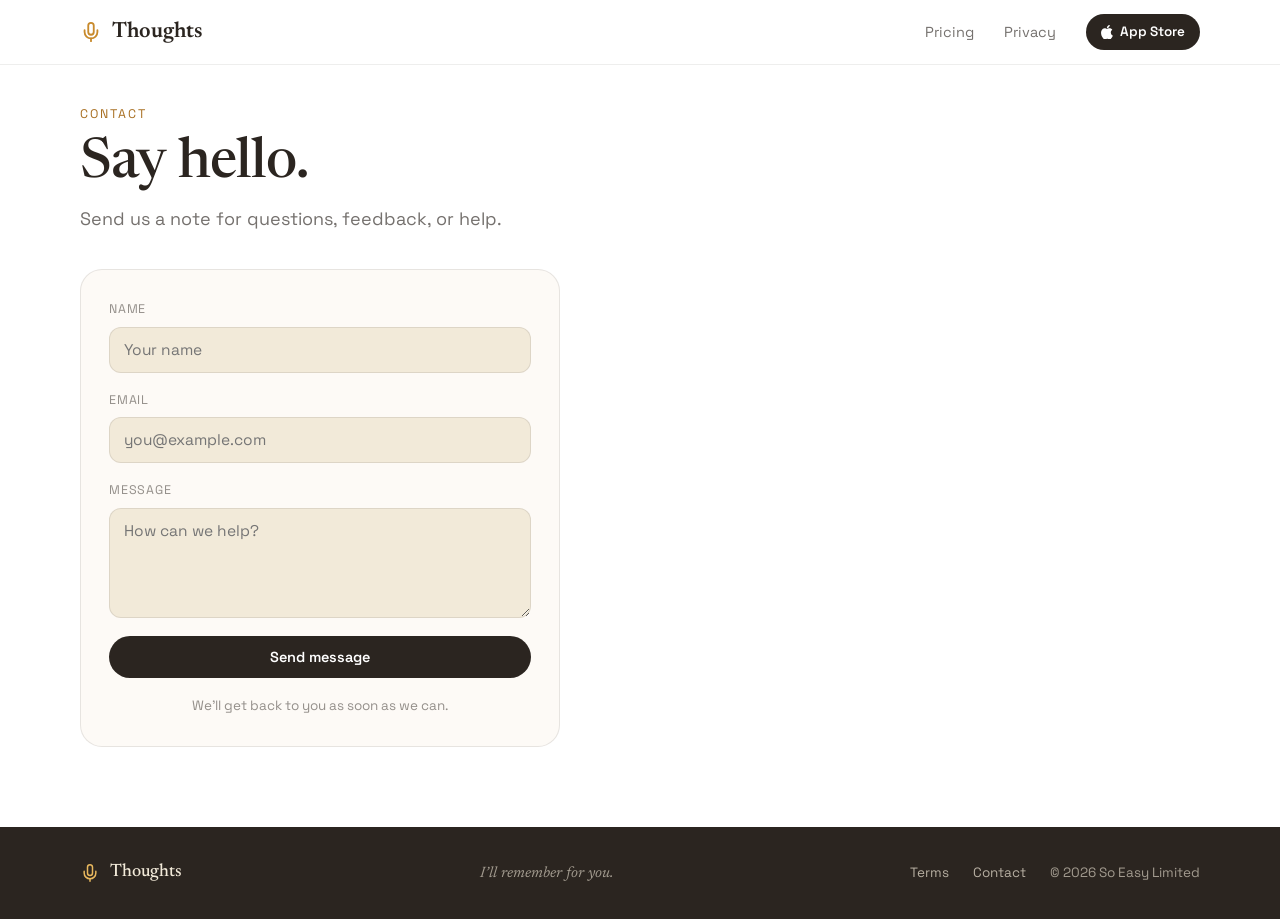
==== commit 25d3e00c: "Pricing and Privacy appear in the header on phone widths" ====
--- a/contact.html
+++ b/contact.html
@@ -30,7 +30,6 @@
       <b>Thoughts</b>
     </a>
     <nav class="links">
-      <a href="index.html#how">How it works</a>
       <a href="pricing.html">Pricing</a>
       <a href="privacy.html">Privacy</a>
       <a class="pill" href="https://apps.apple.com/us/app/thoughts-easy-voice-memory/id6809778958"><svg><use href="#i-apple"/></svg><span>App Store</span></a>
--- a/styles.css
+++ b/styles.css
@@ -211,11 +211,12 @@
 .three .kick { font-size: 11.5px; }
 .said { font-size: 22px; line-height: 1.3; }
 .three p:last-child { font-size: 15px; line-height: 1.55; color: var(--ink-65); }
-.devices { display: grid; grid-template-columns: repeat(3, minmax(0, 1fr)); gap: 20px; border-top: 1px solid rgba(43, 37, 32, 0.08); margin-top: 36px; padding-top: 36px; }
-.dev { display: flex; align-items: center; gap: 16px; }
-.dev svg { width: 36px; height: 36px; stroke-width: 1.5; flex: none; }
-.dev b { display: block; font-size: 16px; font-weight: 600; }
-.dev span { font-size: 14px; color: var(--ink-50); }
+.watch { border-bottom: 1px solid rgba(43, 37, 32, 0.08); margin-bottom: 36px; padding-bottom: 36px; }
+.devices { display: flex; justify-content: center; flex-wrap: wrap; gap: 12px 40px; margin-top: 28px; }
+.dev { display: flex; align-items: center; gap: 10px; }
+.dev svg { width: 28px; height: 28px; stroke-width: 1.5; flex: none; }
+.dev b { font-size: 16px; font-weight: 600; }
+.film { display: block; width: 100%; max-width: 960px; height: auto; aspect-ratio: 16 / 9; margin: 0 auto; border-radius: 18px; background: var(--paper); box-shadow: 0 1px 2px rgba(43, 37, 32, 0.06), 0 12px 40px rgba(43, 37, 32, 0.10); }
 
 /* FAQ */
 .faq { padding: 16px 0 80px; }
@@ -248,9 +249,10 @@
   .cta { justify-content: center; }
   .lede { max-width: 520px; }
   :root { --ps: 0.78; }
-  .links a:not(.pill) { display: none; }
-  .three, .devices { grid-template-columns: 1fr; }
-  .footer .wrap { flex-direction: column; align-items: flex-start; gap: 12px; }
+  .links { gap: 20px; }
+  .three { grid-template-columns: 1fr; }
+  .footer .wrap { gap: 12px 20px; }
+  .ftag { display: none; }
 }
 @media (max-width: 480px) {
   :root { --ps: 0.62; }
@@ -258,8 +260,17 @@
   h1 { font-size: 42px; }
   .lede { font-size: 16.5px; }
   .three .card { padding: 22px; }
+  .links { gap: 16px; }
+  .links .pill { width: 34px; height: 34px; padding: 0; justify-content: center; }
+  .links .pill span { position: absolute; width: 1px; height: 1px; overflow: hidden; clip: rect(0 0 0 0); white-space: nowrap; }
+  .devices { gap: 10px 24px; }
+  .dev svg { width: 24px; height: 24px; }
+  .dev b { font-size: 14.5px; }
+  .film { border-radius: 12px; }
   .flinks { flex-wrap: wrap; gap: 14px; }
 }
+
+@media (max-width: 360px) { .links { gap: 12px; font-size: 13.5px; } }
 
 /* ---------- Sub-pages (pricing / privacy / terms) ---------- */
 .page { padding: 40px 0 80px; }
